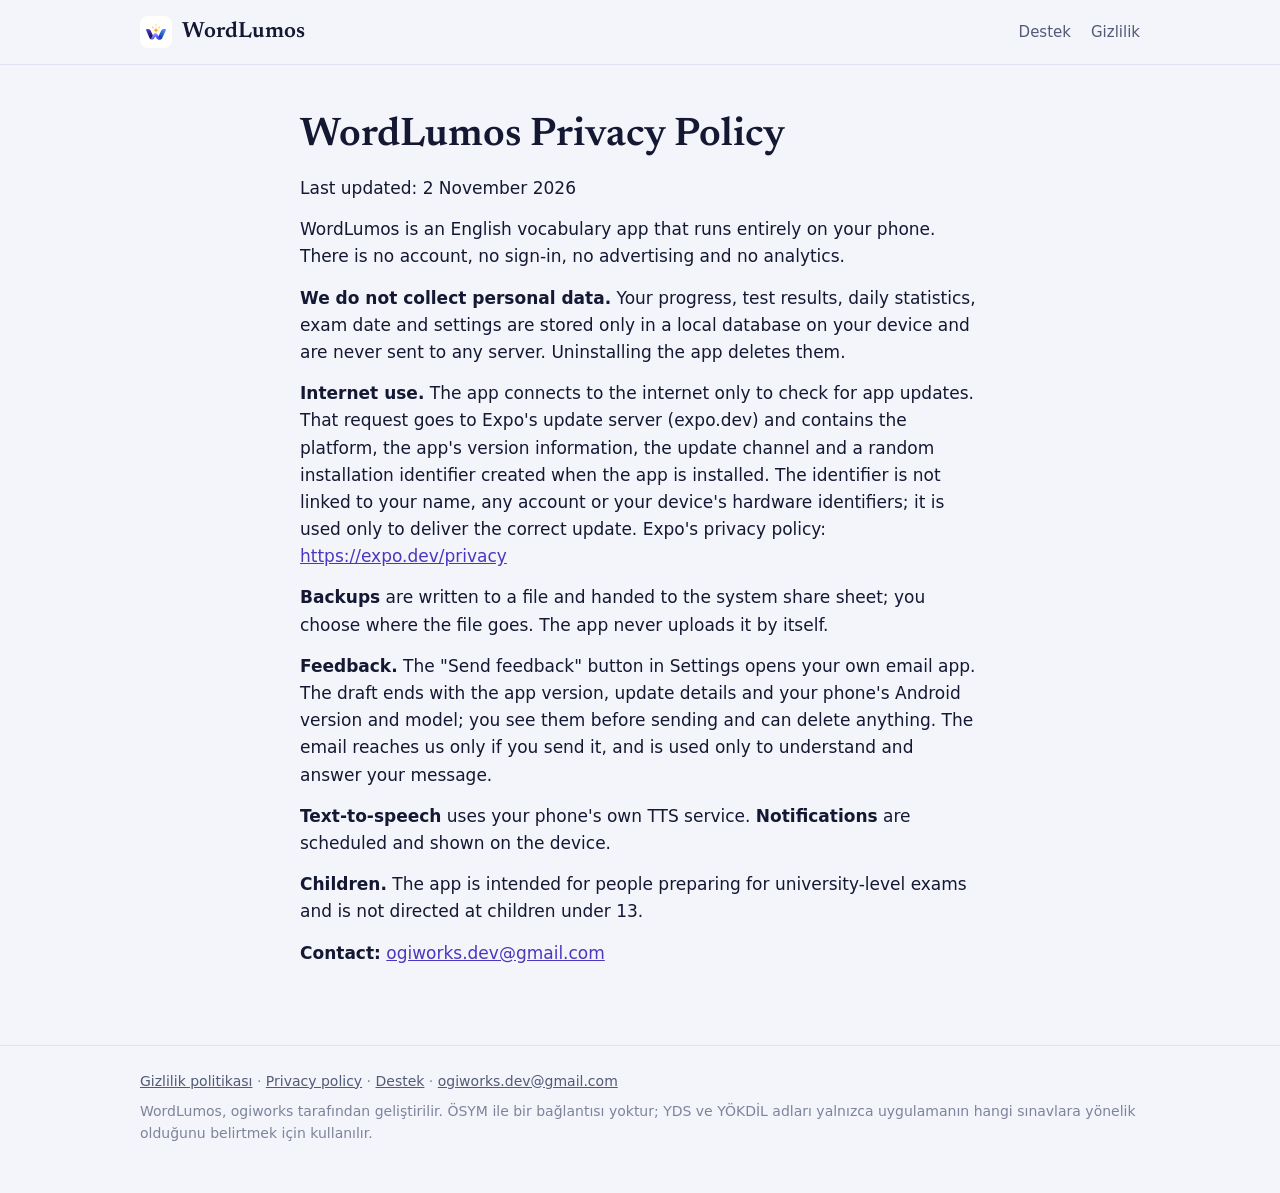
==== privacy.html @ bd0d9ed9 "WordLumos sitesi: ana sayfa, destek, gizlilik politikası Kaynak: ogulcanilkilinc/WordLumos deposunda" ====
<!doctype html>
<html lang="en">
<head>
<meta charset="utf-8">
<meta name="viewport" content="width=device-width, initial-scale=1">
<meta name="robots" content="noindex, nofollow, noarchive">
<title>WordLumos Privacy Policy</title>
<meta name="description" content="WordLumos does not collect personal data.">
<link rel="canonical" href="https://ogiworks.github.io/wordlumos/privacy.html">
<link rel="icon" href="varliklar/simge.png">
<link rel="stylesheet" href="varliklar/site.css">
</head>
<body>
<header class="ust"><div class="kap">
<a class="marka" href="index.html"><img src="varliklar/simge.png" alt="" width="32" height="32">WordLumos</a>
<nav><a href="destek.html">Destek</a><a href="gizlilik.html">Gizlilik</a></nav>
</div></header>
<main class="metin"><div class="kap dar">
<h1>WordLumos Privacy Policy</h1>
<p>Last updated: 2 November 2026</p>
<p>WordLumos is an English vocabulary app that runs entirely on your phone. There is no account, no sign-in, no advertising and no analytics.</p>
<p><strong>We do not collect personal data.</strong> Your progress, test results, daily statistics, exam date and settings are stored only in a local database on your device and are never sent to any server. Uninstalling the app deletes them.</p>
<p><strong>Internet use.</strong> The app connects to the internet only to check for app updates. That request goes to Expo's update server (expo.dev) and contains the platform, the app's version information, the update channel and a random installation identifier created when the app is installed. The identifier is not linked to your name, any account or your device's hardware identifiers; it is used only to deliver the correct update. Expo's privacy policy: <a href="https://expo.dev/privacy">https://expo.dev/privacy</a></p>
<p><strong>Backups</strong> are written to a file and handed to the system share sheet; you choose where the file goes. The app never uploads it by itself.</p>
<p><strong>Feedback.</strong> The "Send feedback" button in Settings opens your own email app. The draft ends with the app version, update details and your phone's Android version and model; you see them before sending and can delete anything. The email reaches us only if you send it, and is used only to understand and answer your message.</p>
<p><strong>Text-to-speech</strong> uses your phone's own TTS service. <strong>Notifications</strong> are scheduled and shown on the device.</p>
<p><strong>Children.</strong> The app is intended for people preparing for university-level exams and is not directed at children under 13.</p>
<p><strong>Contact:</strong> <a href="mailto:ogiworks.dev@gmail.com">ogiworks.dev@gmail.com</a></p>
</div></main>
<footer class="alt"><div class="kap">
<p><a href="gizlilik.html">Gizlilik politikası</a> · <a href="privacy.html" lang="en">Privacy policy</a> · <a href="destek.html">Destek</a> · <a href="mailto:ogiworks.dev@gmail.com">ogiworks.dev@gmail.com</a></p>
<p>WordLumos, ogiworks tarafından geliştirilir. ÖSYM ile bir bağlantısı yoktur; YDS ve YÖKDİL adları yalnızca uygulamanın hangi sınavlara yönelik olduğunu belirtmek için kullanılır.</p>
</div></footer>
</body>
</html>
---- varliklar/site.css ----
/* WordLumos sitesi. Renkler uygulamanın src/ui/theme.ts dosyasıyla aynı:
   mavi Türkçe taraf, çivit uygulamanın kendisi, menekşe İngilizce taraf. */
@font-face {
  font-family: Newsreader;
  src: url('Newsreader-600.ttf') format('truetype');
  font-weight: 600;
  font-display: swap;
}

:root {
  --bg: #F3F5FA;
  --surface: #FFFFFF;
  --border: #DDE2EE;
  --text: #141833;
  --muted: #525A78;
  --faint: #7D849C;
  --brand: #4B37BE;
  --brand-soft: #EDEAFB;
  --tr: #0F4FB5;
  --serif: Newsreader, Georgia, 'Times New Roman', serif;
  --sans: system-ui, -apple-system, 'Segoe UI', Roboto, 'Helvetica Neue', Arial, sans-serif;
}

* { box-sizing: border-box; }
html { -webkit-text-size-adjust: 100%; }
body { margin: 0; background: var(--bg); color: var(--text); font: 17px/1.6 var(--sans); }
a { color: var(--brand); }
img { max-width: 100%; height: auto; }

.kap { max-width: 1040px; margin: 0 auto; padding: 0 20px; }
.kap.dar { max-width: 720px; }

/* Üst şerit */
.ust { border-bottom: 1px solid var(--border); background: var(--bg); }
.ust .kap { display: flex; align-items: center; justify-content: space-between; height: 64px; }
.marka { display: flex; align-items: center; gap: 10px; font: 600 22px/1 var(--serif); color: var(--text); text-decoration: none; }
.marka img { border-radius: 8px; }
.ust nav { display: flex; gap: 20px; }
.ust nav a { color: var(--muted); text-decoration: none; font-size: 15px; }
.ust nav a:hover { color: var(--brand); }

/* Giriş */
.kahraman { padding: 72px 0 40px; }
.ust-baslik { margin: 0 0 12px; font-size: 14px; font-weight: 600; letter-spacing: 0.08em; color: var(--brand); }
.kahraman h1 { margin: 0; font: 600 clamp(40px, 7vw, 68px)/1.05 var(--serif); letter-spacing: -0.01em; }
.kahraman h1 .tr { color: var(--tr); }
.giris { max-width: 600px; margin: 24px 0 32px; font-size: 19px; color: var(--muted); }
.dugme { display: inline-block; padding: 14px 26px; border-radius: 12px; background: var(--brand); color: #fff; font-weight: 600; text-decoration: none; }
.dugme.sonuk { background: var(--brand-soft); color: var(--brand); }

/* Ekran görüntüleri */
.ekranlar .kap { display: grid; grid-template-columns: repeat(3, 1fr); gap: 24px; padding-top: 24px; padding-bottom: 24px; }
.ekranlar figure { margin: 0; }
.ekranlar img { display: block; width: 100%; border-radius: 28px; border: 8px solid var(--text); background: var(--surface); }
.ekranlar figcaption { margin-top: 12px; text-align: center; font-size: 15px; color: var(--muted); }

/* Özellikler */
.ozellikler { padding: 48px 0; }
.ozellikler ul { display: grid; grid-template-columns: repeat(3, 1fr); gap: 16px; margin: 0; padding: 0; list-style: none; }
.ozellikler li { padding: 24px; border: 1px solid var(--border); border-radius: 16px; background: var(--surface); }
.ozellikler h3 { margin: 0 0 8px; font: 600 22px/1.2 var(--serif); }
.ozellikler p { margin: 0; color: var(--muted); font-size: 16px; }

.paketler { padding: 8px 0 64px; }
.paketler h2 { margin: 0 0 12px; font: 600 32px/1.2 var(--serif); }
.paketler p { max-width: 720px; margin: 0; color: var(--muted); }

/* Metin sayfaları: gizlilik ve destek */
.metin { padding: 48px 0 64px; }
.metin h1 { margin: 0 0 16px; font: 600 40px/1.15 var(--serif); }
.metin h2 { margin: 36px 0 8px; font: 600 26px/1.2 var(--serif); }
.metin p { margin: 0 0 14px; }
details { padding: 16px 0; border-bottom: 1px solid var(--border); }
summary { cursor: pointer; font-weight: 600; }
details p { margin: 10px 0 0; color: var(--muted); }

/* Alt bilgi */
.alt { border-top: 1px solid var(--border); padding: 24px 0 40px; color: var(--faint); font-size: 14px; }
.alt p { margin: 0 0 8px; }
.alt a { color: var(--muted); }

@media (max-width: 760px) {
  .kahraman { padding: 48px 0 24px; }
  /* Telefonda yana kaydırılan şerit; kenar boşluğu korunuyor, üçüncüsünün
     ucu görünüyor ki kaydırılabildiği anlaşılsın. */
  .ekranlar .kap { display: flex; gap: 16px; padding: 16px 20px; overflow-x: auto; scroll-snap-type: x mandatory; scroll-padding: 0 20px; }
  .ekranlar figure { flex: 0 0 64%; scroll-snap-align: start; }
  .ozellikler ul { grid-template-columns: 1fr; }
  .ust nav { gap: 14px; }
}
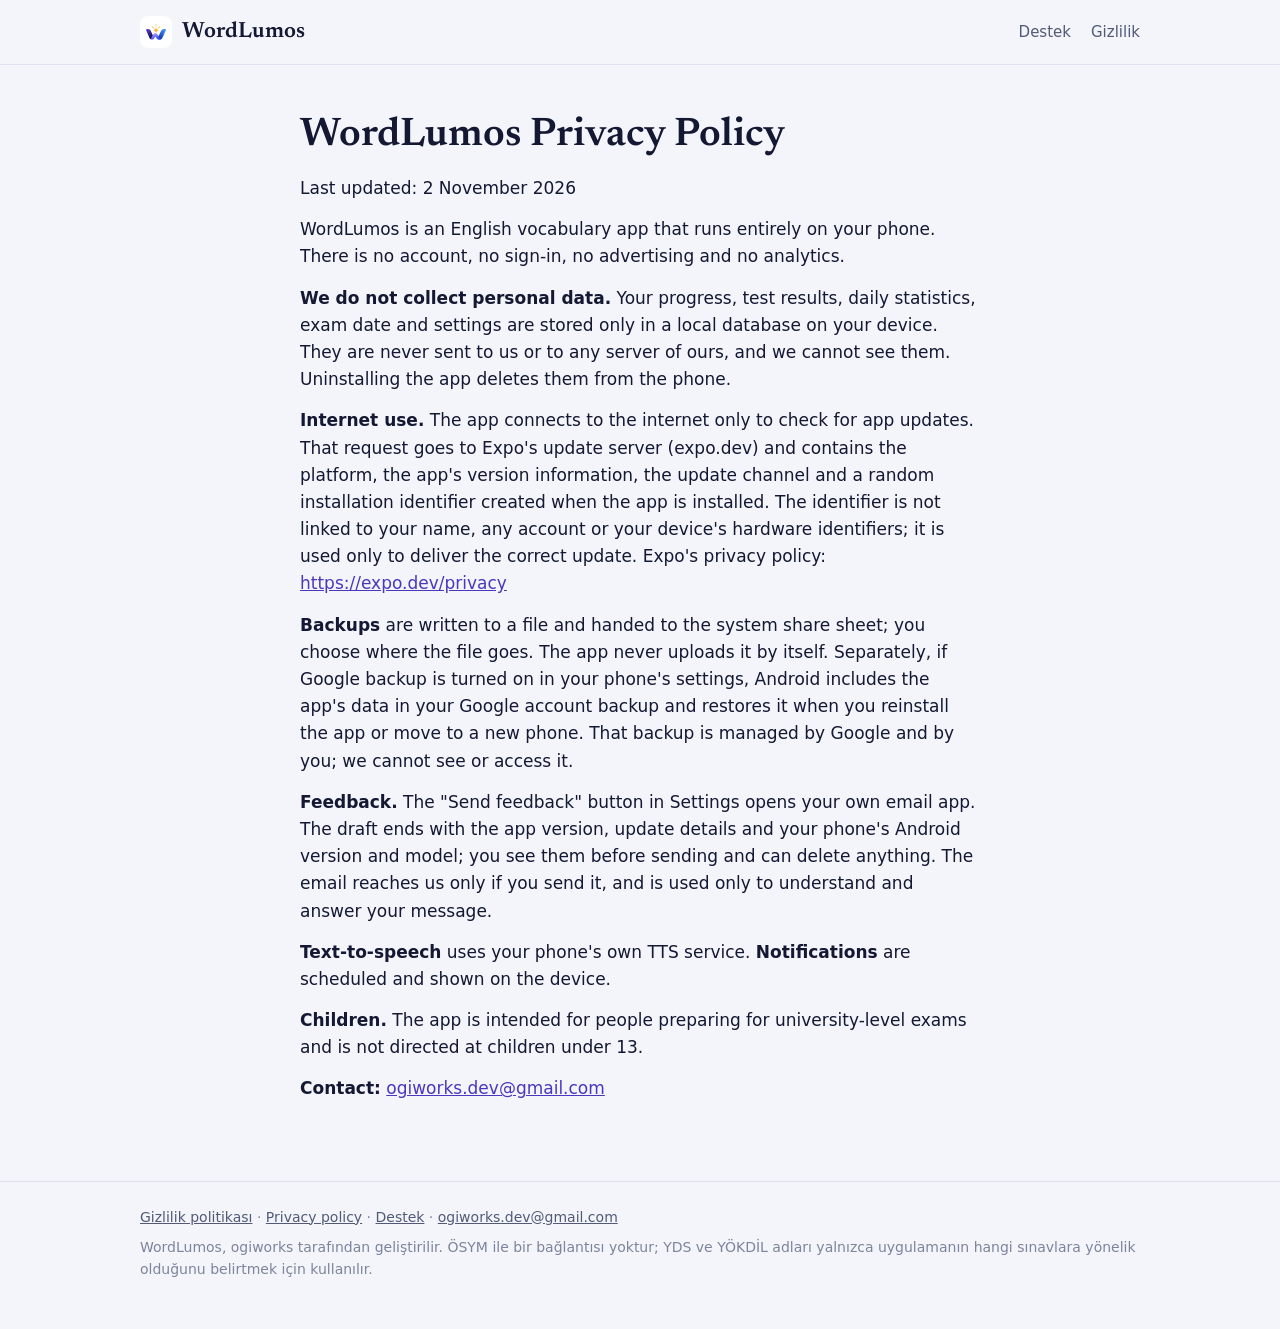
==== commit 827e65b0: "Gizlilik: Android'in kendi yedeği" ====
--- a/privacy.html
+++ b/privacy.html
@@ -19,9 +19,9 @@
 <h1>WordLumos Privacy Policy</h1>
 <p>Last updated: 2 November 2026</p>
 <p>WordLumos is an English vocabulary app that runs entirely on your phone. There is no account, no sign-in, no advertising and no analytics.</p>
-<p><strong>We do not collect personal data.</strong> Your progress, test results, daily statistics, exam date and settings are stored only in a local database on your device and are never sent to any server. Uninstalling the app deletes them.</p>
+<p><strong>We do not collect personal data.</strong> Your progress, test results, daily statistics, exam date and settings are stored only in a local database on your device. They are never sent to us or to any server of ours, and we cannot see them. Uninstalling the app deletes them from the phone.</p>
 <p><strong>Internet use.</strong> The app connects to the internet only to check for app updates. That request goes to Expo's update server (expo.dev) and contains the platform, the app's version information, the update channel and a random installation identifier created when the app is installed. The identifier is not linked to your name, any account or your device's hardware identifiers; it is used only to deliver the correct update. Expo's privacy policy: <a href="https://expo.dev/privacy">https://expo.dev/privacy</a></p>
-<p><strong>Backups</strong> are written to a file and handed to the system share sheet; you choose where the file goes. The app never uploads it by itself.</p>
+<p><strong>Backups</strong> are written to a file and handed to the system share sheet; you choose where the file goes. The app never uploads it by itself. Separately, if Google backup is turned on in your phone's settings, Android includes the app's data in your Google account backup and restores it when you reinstall the app or move to a new phone. That backup is managed by Google and by you; we cannot see or access it.</p>
 <p><strong>Feedback.</strong> The "Send feedback" button in Settings opens your own email app. The draft ends with the app version, update details and your phone's Android version and model; you see them before sending and can delete anything. The email reaches us only if you send it, and is used only to understand and answer your message.</p>
 <p><strong>Text-to-speech</strong> uses your phone's own TTS service. <strong>Notifications</strong> are scheduled and shown on the device.</p>
 <p><strong>Children.</strong> The app is intended for people preparing for university-level exams and is not directed at children under 13.</p>
